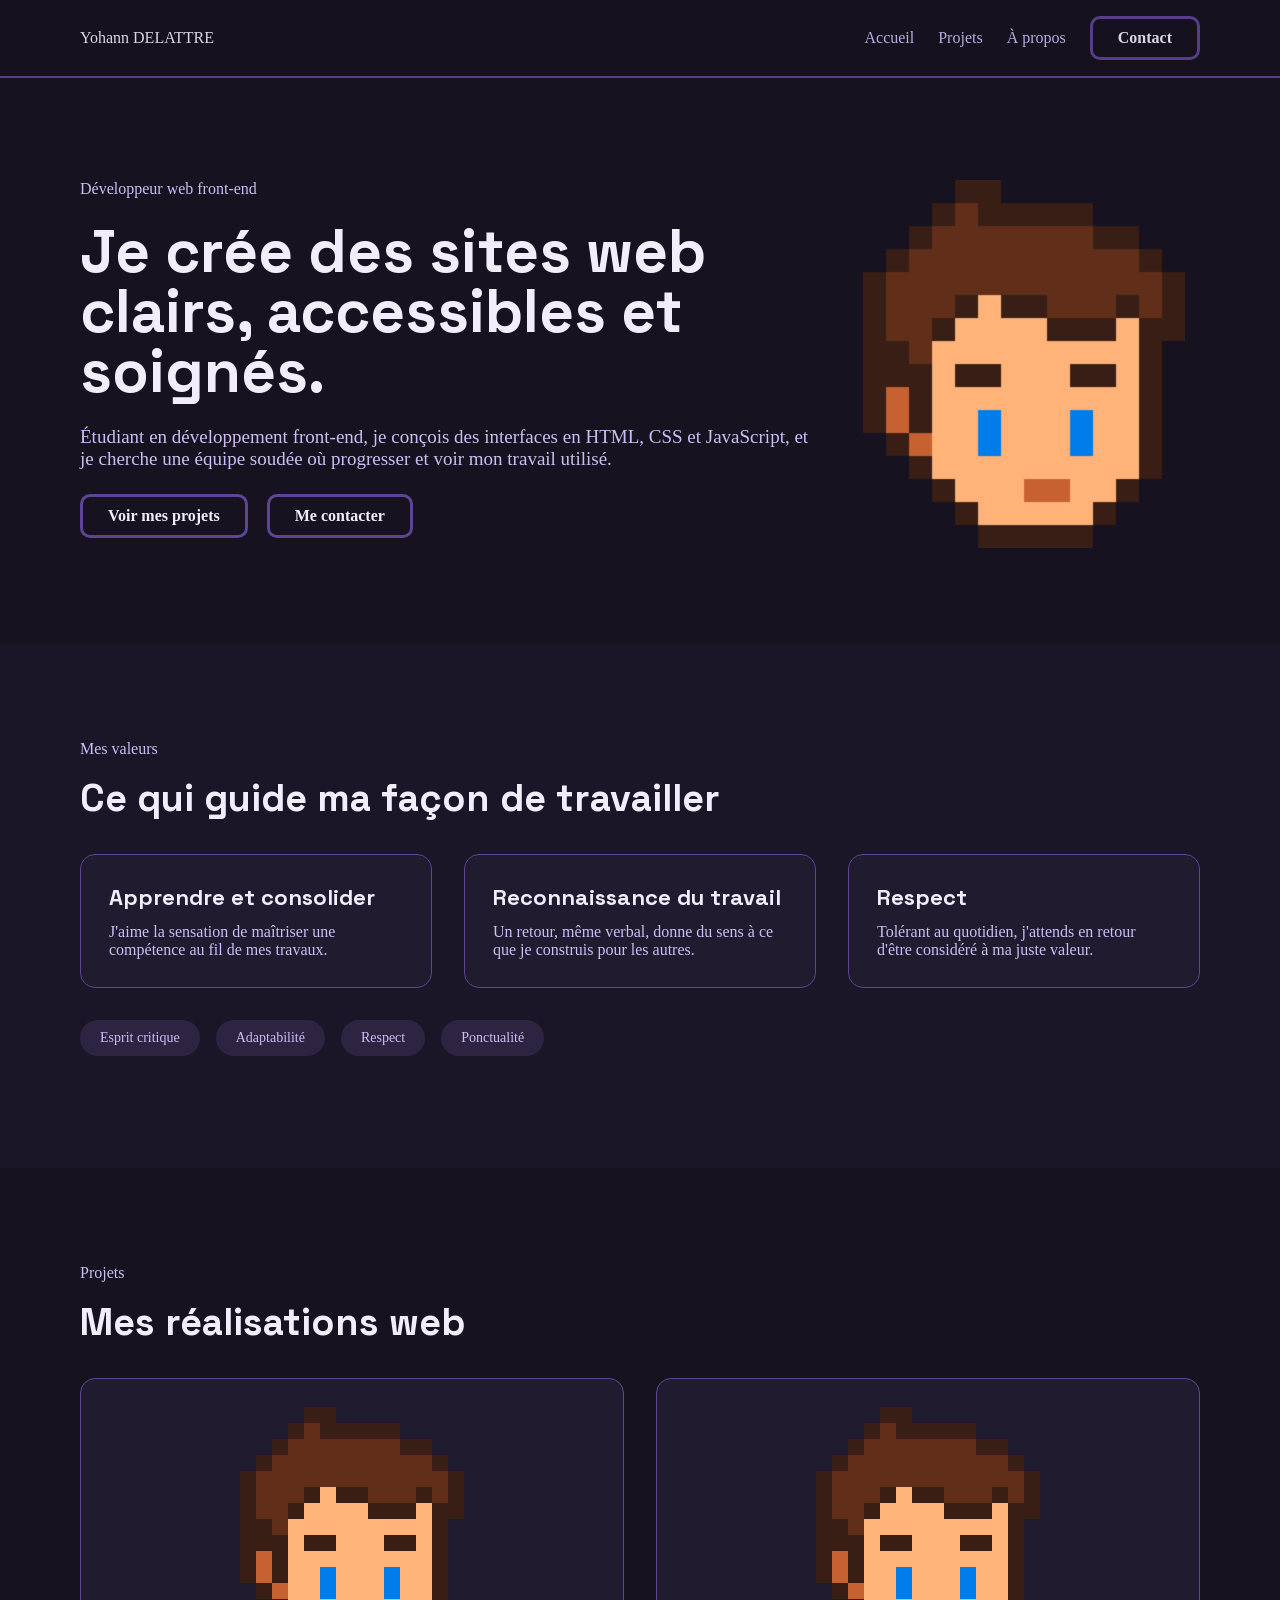
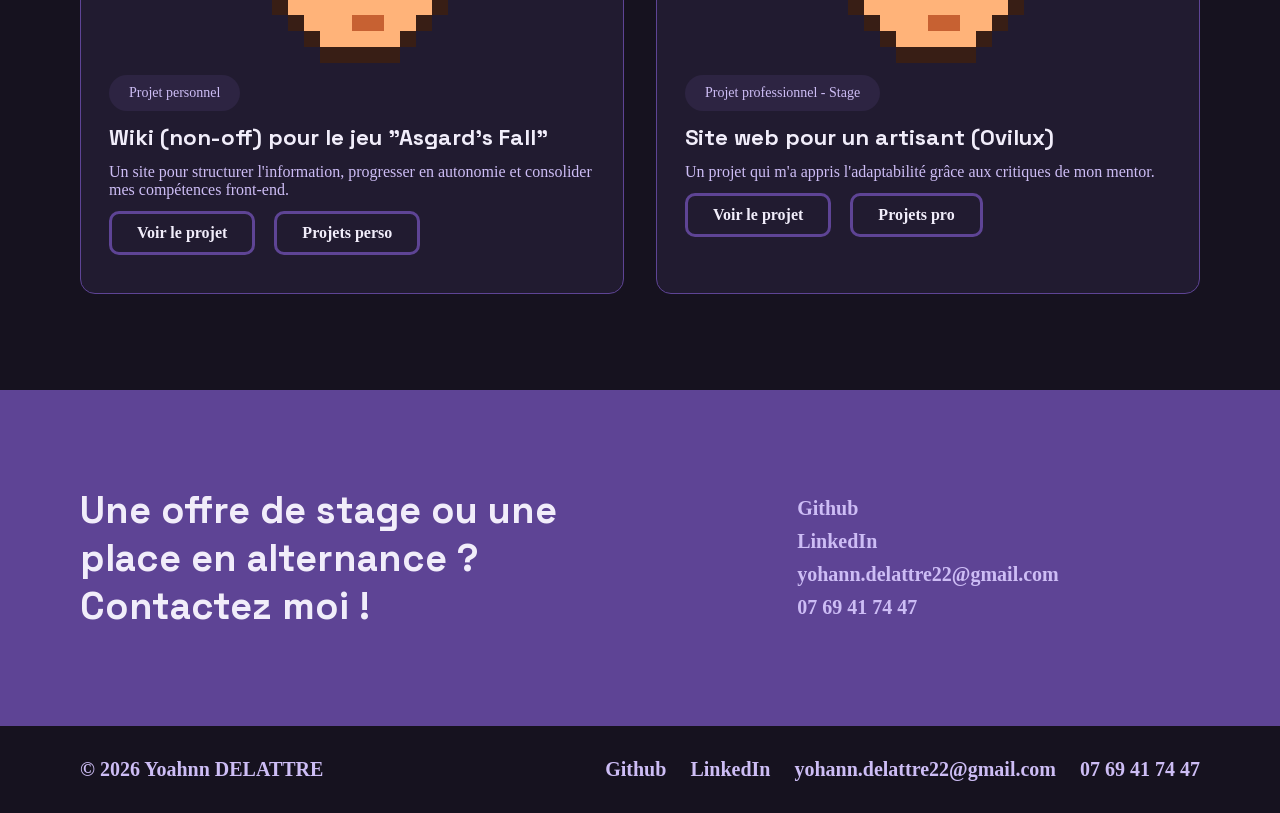
==== index.html @ 81ef0379 "First push" ====
<!DOCTYPE html>
<html lang="en">
<head>
    <meta charset="UTF-8">
    <meta name="viewport" content="width=device-width, initial-scale=1.0">
    <title>Document</title>
    <link rel="stylesheet" href="./assets/fonts/inter/stylesheet.css">
    <link rel="stylesheet" href="./assets/fonts/SpaceGrotesk/stylesheet.css">
    <link rel="stylesheet" href="./assets/css/style.css">
</head>
<body>
    <header>
        <div class="container">
            <p>Yohann DELATTRE</p>
            <nav>
                <a href="">Accueil</a>
                <a href="">Projets</a>
                <a href="">À propos</a>
                <a href="" class="btn dark">Contact</a>
            </nav>
            <p class="hbg">
                <span></span>
                <span></span>
                <span></span>
            </p>
        </div>
    </header>
    <div class="menu">
        <a href="">Accueil</a>
        <a href="">Projets</a>
        <a href="">À propos</a>
        <a href="">Contact</a>
    </div>
    <main>
        <section class="hero">
            <div class="container">
                <div class="row">
                    <div class="col-8 col-sm-12">
                        <p>Développeur web front-end</p>
                        <h1>
                            Je crée des sites web
                            clairs, accessibles et
                            soignés.
                        </h1>
                        <p class="desc">
                            Étudiant en développement front-end, je conçois des interfaces en HTML, CSS et JavaScript, et je cherche une équipe soudée où progresser et voir mon travail utilisé.
                        </p>
                        <div class="grp">
                            <a href="" class="btn dark">Voir mes projets</a>
                            <a href="" class="btn dark">Me contacter</a>
                        </div>
                    </div>
                    <div class="col-4 col-sm-12">
                        <div class="img-container">
                            <img src="./assets/img/head.png" alt="">
                        </div>
                    </div>
                </div>
            </div>
        </section>
        <section class="valeurs">
            <div class="container">
                <div class="row">
                    <div class="col-12">
                        <p>Mes valeurs</p>
                        <h2>Ce qui guide ma façon de travailler</h2>
                    </div>
                    <div class="col-4 col-sm-12">
                        <h3>Apprendre et consolider</h3>
                        <p>J'aime la sensation de maîtriser une compétence au fil de mes travaux.</p>
                    </div>
                    <div class="col-4 col-sm-12">
                        <h3>Reconnaissance du travail</h3>
                        <p>Un retour, même verbal, donne du sens à ce que je construis pour les autres.</p>
                    </div>
                    <div class="col-4 col-sm-12">
                        <h3>Respect</h3>
                        <p>Tolérant au quotidien, j'attends en retour d'être considéré à ma juste valeur.</p>
                    </div>
                    <div class="col-12">
                        <div class="tag-holder">
                            <p class="tag dark">Esprit critique</p>
                            <p class="tag dark">Adaptabilité</p>
                            <p class="tag dark">Respect</p>
                            <p class="tag dark">Ponctualité</p>
                        </div>
                    </div>
                </div>
            </div>
        </section>
        <section class="projets">
            <div class="container">
                <div class="row">
                    <div class="col-12">
                        <p>Projets</p>
                        <h2>Mes réalisations web</h2>
                    </div>
                    <div class="col-6 col-sm-12">
                        <div class="img-container">
                            <img src="./assets/img/head.png" alt="">
                        </div>
                        <p class="tag dark">Projet personnel</p>
                        <h3>Wiki (non-off) pour le jeu "Asgard's Fall"</h3>
                        <p>Un site pour structurer l'information, progresser en autonomie et consolider mes compétences front-end.</p>
                        <div class="grp">
                            <a href="" class="btn dark">Voir le projet</a>
                            <a href="" class="btn dark">Projets perso</a>
                        </div>
                    </div>
                    <div class="col-6 col-sm-12">
                        <div class="img-container">
                            <img src="./assets/img/head.png" alt="">
                        </div>
                        <p class="tag dark">Projet professionnel - Stage</p>
                        <h3>Site web pour un artisant (Ovilux)</h3>
                        <p>Un projet qui m'a appris l'adaptabilité grâce aux critiques de mon mentor.</p>
                        <div class="grp">
                            <a href="" class="btn dark">Voir le projet</a>
                            <a href="" class="btn dark">Projets pro</a>
                        </div>
                    </div>
                </div>
            </div>
        </section>
        <section class="contact">
            <div class="container">
                <div class="row">
                    <div class="col-6">
                        <h2>Une offre de stage ou une place en alternance ? Contactez moi !</h2>
                    </div>
                    <div class="col-6">
                        <nav>
                            <a href="https://github.com/King-Arkeyan">Github</a>
                            <a href="https://www.linkedin.com/in/yohann-delattre-d%C3%A9veloppement-web/">LinkedIn</a>
                            <p>yohann.delattre22@gmail.com</p>
                            <p>07 69 41 74 47</p>
                        </nav>
                    </div>
                </div>
            </div>
        </section>
    </main>
    <footer>
        <div class="container">
            <p>© 2026 Yoahnn DELATTRE</p>
            <nav>
                <a href="https://github.com/King-Arkeyan">Github</a>
                <a href="https://www.linkedin.com/in/yohann-delattre-d%C3%A9veloppement-web/">LinkedIn</a>
                <p>yohann.delattre22@gmail.com</p>
                <p>07 69 41 74 47</p>
            </nav>
        </div>
    </footer>
</body>
<script src="./assets/js/script.js"></script>
</html>
---- assets/fonts/SpaceGrotesk/stylesheet.css ----
@font-face {
    font-family: SpaceGrotesk;
    src: url('SpaceGrotesk-Medium.woff2') format('woff2'),
        url('SpaceGrotesk-Medium.woff') format('woff');
    font-weight: 500;
    font-style: normal;
    font-display: swap;
}

@font-face {
    font-family: SpaceGrotesk;
    src: url('SpaceGrotesk-Bold.woff2') format('woff2'),
        url('SpaceGrotesk-Bold.woff') format('woff');
    font-weight: bold;
    font-style: normal;
    font-display: swap;
}

@font-face {
    font-family: SpaceGrotesk;
    src: url('SpaceGrotesk-Light.woff2') format('woff2'),
        url('SpaceGrotesk-Light.woff') format('woff');
    font-weight: 300;
    font-style: normal;
    font-display: swap;
}

@font-face {
    font-family: SpaceGrotesk;
    src: url('SpaceGrotesk-Regular.woff2') format('woff2'),
        url('SpaceGrotesk-Regular.woff') format('woff');
    font-weight: normal;
    font-style: normal;
    font-display: swap;
}
---- assets/css/style.css ----
/* INIT ************************************************************/

*,
::before,
::after {
  margin: 0;
  padding: 0;
  border: 0;
  box-sizing: border-box;
}

:root {
  --dark-purple:  #16121F;
  --black-purple: #1B1627;
  --purple-2:     #211B30;
  --purple-3:     #2D2442;
  --purple:       #5E4495;
  --lavender:     #7d50e0;
  --light-purple: #CDBDF5;
  --white-purple: #F1EDFA;
}

a {
  text-decoration: none;
  transition: 0.5s ease;
}

a:hover{
  transition: 0.4s ease;
  color: var(--lavender);
}

html{
  background-color: var(--dark-purple);
  font-family: Inter;
}

a, p{
  color: var(--light-purple);
  font-size: 16px;
}

h1, h2, h3{
  font-family: SpaceGrotesk;
  color: var(--white-purple);
}

h1{
  font-size: 60px;
}

h2{
  font-size: 38px;
}

h3{
  font-size: 22px;
}

.btn{
  display: inline-block;
  border: solid;
  border-radius: 10px;
  padding: 10px 25px;
  font-weight: 600;
  transition: 0.5s ease;

  &.dark{
    border-color: var(--purple);
    color: var(--white-purple);
  }

  &.dark:hover{
    transition: 0.4s ease;
    background-color: var(--purple);
  }
}

.grp{
  .btn{
    margin-right: 15px;
    margin-bottom: 10px;
  }

  .btn:last-child{
    margin: 0;
  }
}

.tag{
  display: inline-block;
  padding: 10px 20px;
  border-radius: 100px;
  font-size: 14px;

  &.dark{
    background-color: var(--purple-3);
  }

  &.purple{
    background-color: var(--purple);
  }
}

.menu{
  position: fixed;
  width: 30%;
  right: -100%;
  top: 64px;
  padding: 20px;
  background-color: var(--dark-purple);
  border-bottom: solid var(--purple) 2px;
  border-left: solid var(--purple) 2px;
  opacity: 90%;
  z-index: 5;
}

.menu>*{
  display: block;
  margin-bottom: 40px;
  font-size: larger;
  text-align: center;
}

.menu>*:last-child{
  margin-bottom: 0;
}

/* HEADER ***********************************************************/

header{
  padding: 16px 0;
  border-bottom: solid 2px var(--purple);
  background-color: var(--dark-purple);
  position: fixed;
  width: 100%;
  opacity: 90%;

  .container{
    display: flex;
    justify-content: space-between;
    align-items: center;

    a:hover{
      font-weight: 600;
    }

    p{
    color: var(--white-purple);
    }

    nav>*{
      margin-right: 20px;
    } 

    nav>*:last-child{
      margin-right: 0;
    } 
  }

  .hbg {
    width: 40px;
    height: 30px;
    display: none;
    flex-direction: column;
    justify-content: space-between;
    cursor: pointer;
    z-index: 10;
  }

  .hbg span {
    display: block;
    height: 4px;
    background: var(--purple);
    border-radius: 2px;
    transition: 0.3s;
  }
}

/* MAIN *************************************************************/

main{
  section{
    padding: 96px 0;
  }

  .hero{
    padding-top: 180px;
  }
}

/* SECTIONS *********************************************************/


/* SECTION HERO */

.hero{
  h1{
    line-height: 60px;
  }

  .desc{
    font-size: 19px;
  }

  .col-8 > *{
    margin-bottom: 24px;
  }

  .col-8 > *:last-child{
    margin-bottom: 0;
  }

  .col-4{
    .img-container{
      height: 100%;
      display: flex;
      justify-content: center;

      img{
        height: 100%d;
      }
    }
  }
}


/* SECTION VALEURS */

.valeurs{
  background-color: var(--black-purple);

  .col-12{
    p{
      margin-bottom: 16px;
    }
  }

  .col-4{
    background-color: var(--purple-2);
    padding: 28px;
    border: solid 1px var(--purple);
    border-radius: 15px;

    h3{
      margin-bottom: 12px;
    }
  }

  .tag-holder > *{
    margin-right: 12px;
  }

  .tag-holder > *:last-child{
    margin-right: 0x;
  }
}


/* SECTION PROJETS */

.projets{
  p{
    margin-bottom: 16px;
  }

  .col-6{
    background-color: var(--purple-2);
    padding: 28px;
    border: solid 1px var(--purple);
    border-radius: 15px;

    .img-container{
      width: 100%;
      display: flex;
      justify-content: center;

      img{
        height: 100%d;
      }
    }
  }

  .col-6>*{
    margin-bottom: 12px;
  }

  .col-6>*:last-child{
    margin-bottom: 0;
  }
}


/* SECTION CONTACT */

.contact{
  background-color: var(--purple);

  .col-6{
    display: flex;
    align-items: center;
    justify-content: center;

    a{
      display: block;
      width: fit-content;
    }

    a:hover{
      color: var(--black-purple);
    }

    a, p{
      font-size: 20px;
      font-weight: 600;
    }

    nav>*{
      margin-bottom: 10px;
    }

    nav>*:last-child{
      margin-bottom: 0;
    }
  }
}


/* FOOTER ***********************************************************/

footer{
  padding: 32px 0;

  .container{
    display: flex;
    justify-content: space-between;
    align-items: center;
  }

  a{
    width: fit-content;
  }

  a, p{
    font-size: 20px;  
    font-weight: 600;
  }

  p{
    display: inline-block;
  }

  nav>*{
    margin-right: 20px;
  } 

  nav>*:last-child{
    margin-right: 0;
  } 
}

/* CLASS ************************************************************/

/* GRID *************************************************************/

.container {
  margin: 0 130px;
}

.row {
  display: grid;
  grid-template-columns: repeat(12, 1fr);
  gap: 2rem;
}

.col-1 {
  grid-column: span 1;
}

.col-2 {
  grid-column: span 2;
}

.col-3 {
  grid-column: span 3;
}

.col-4 {
  grid-column: span 4;
}

.col-5 {
  grid-column: span 5;
}

.col-6 {
  grid-column: span 6;
}

.col-7 {
  grid-column: span 7;
}

.col-8 {
  grid-column: span 8;
}

.col-9 {
  grid-column: span 9;
}

.col-10 {
  grid-column: span 10;
}

.col-11 {
  grid-column: span 11;
}

.col-12 {
  grid-column: span 12;
}

/* MEDIA QUERIES *****************************************************/

@media screen and (max-width: 1350px) {
  .container {
    margin: 0 80px;
  }

  .col-md-1 {
    grid-column: span 1;
  }

  .col-md-2 {
    grid-column: span 2;
  }

  .col-md-3 {
    grid-column: span 3;
  }

  .col-md-4 {
    grid-column: span 4;
  }

  .col-md-5 {
    grid-column: span 5;
  }

  .col-md-6 {
    grid-column: span 6;
  }

  .col-md-7 {
    grid-column: span 7;
  }

  .col-md-8 {
    grid-column: span 8;
  }

  .col-md-9 {
    grid-column: span 9;
  }

  .col-md-10 {
    grid-column: span 10;
  }

  .col-md-11 {
    grid-column: span 11;
  }

  .col-md-12 {
    grid-column: span 12;
  }
}

@media screen and (max-width: 1050px) {
  .container {
    margin: 0 60px;
  }

  .show {
    right: 0;
  }

  header{
    nav{
      display: none;
    }

    .hbg {
      display: flex;
    }
  }

  section{
    padding: 64px 0;
  }

  .col-sm-1 {
    grid-column: span 1;
  }

  .col-sm-2 {
    grid-column: span 2;
  }

  .col-sm-3 {
    grid-column: span 3;
  }

  .col-sm-4 {
    grid-column: span 4;
  }

  .col-sm-5 {
    grid-column: span 5;
  }

  .col-sm-6 {
    grid-column: span 6;
  }

  .col-sm-7 {
    grid-column: span 7;
  }

  .col-sm-8 {
    grid-column: span 8;
  }

  .col-sm-9 {
    grid-column: span 9;
  }

  .col-sm-10 {
    grid-column: span 10;
  }

  .col-sm-11 {
    grid-column: span 11;
  }

  .col-sm-12 {
    grid-column: span 12;
  }
}

@media screen and (max-width: 750px) {
  .container {
    margin: 0 30px;
  }

  .col-xs-1 {
    grid-column: span 1;
  }

  .col-xs-2 {
    grid-column: span 2;
  }

  .col-xs-3 {
    grid-column: span 3;
  }

  .col-xs-4 {
    grid-column: span 4;
  }

  .col-xs-5 {
    grid-column: span 5;
  }

  .col-xs-6 {
    grid-column: span 6;
  }

  .col-xs-7 {
    grid-column: span 7;
  }

  .col-xs-8 {
    grid-column: span 8;
  }

  .col-xs-9 {
    grid-column: span 9;
  }

  .col-xs-10 {
    grid-column: span 10;
  }

  .col-xs-11 {
    grid-column: span 11;
  }

  .col-xs-12 {
    grid-column: span 12;
  }
}

@media screen and (max-width: 550px) {
  [class*="col-"]:not(.freeze) {
    grid-column: span 12 !important;
  }
}
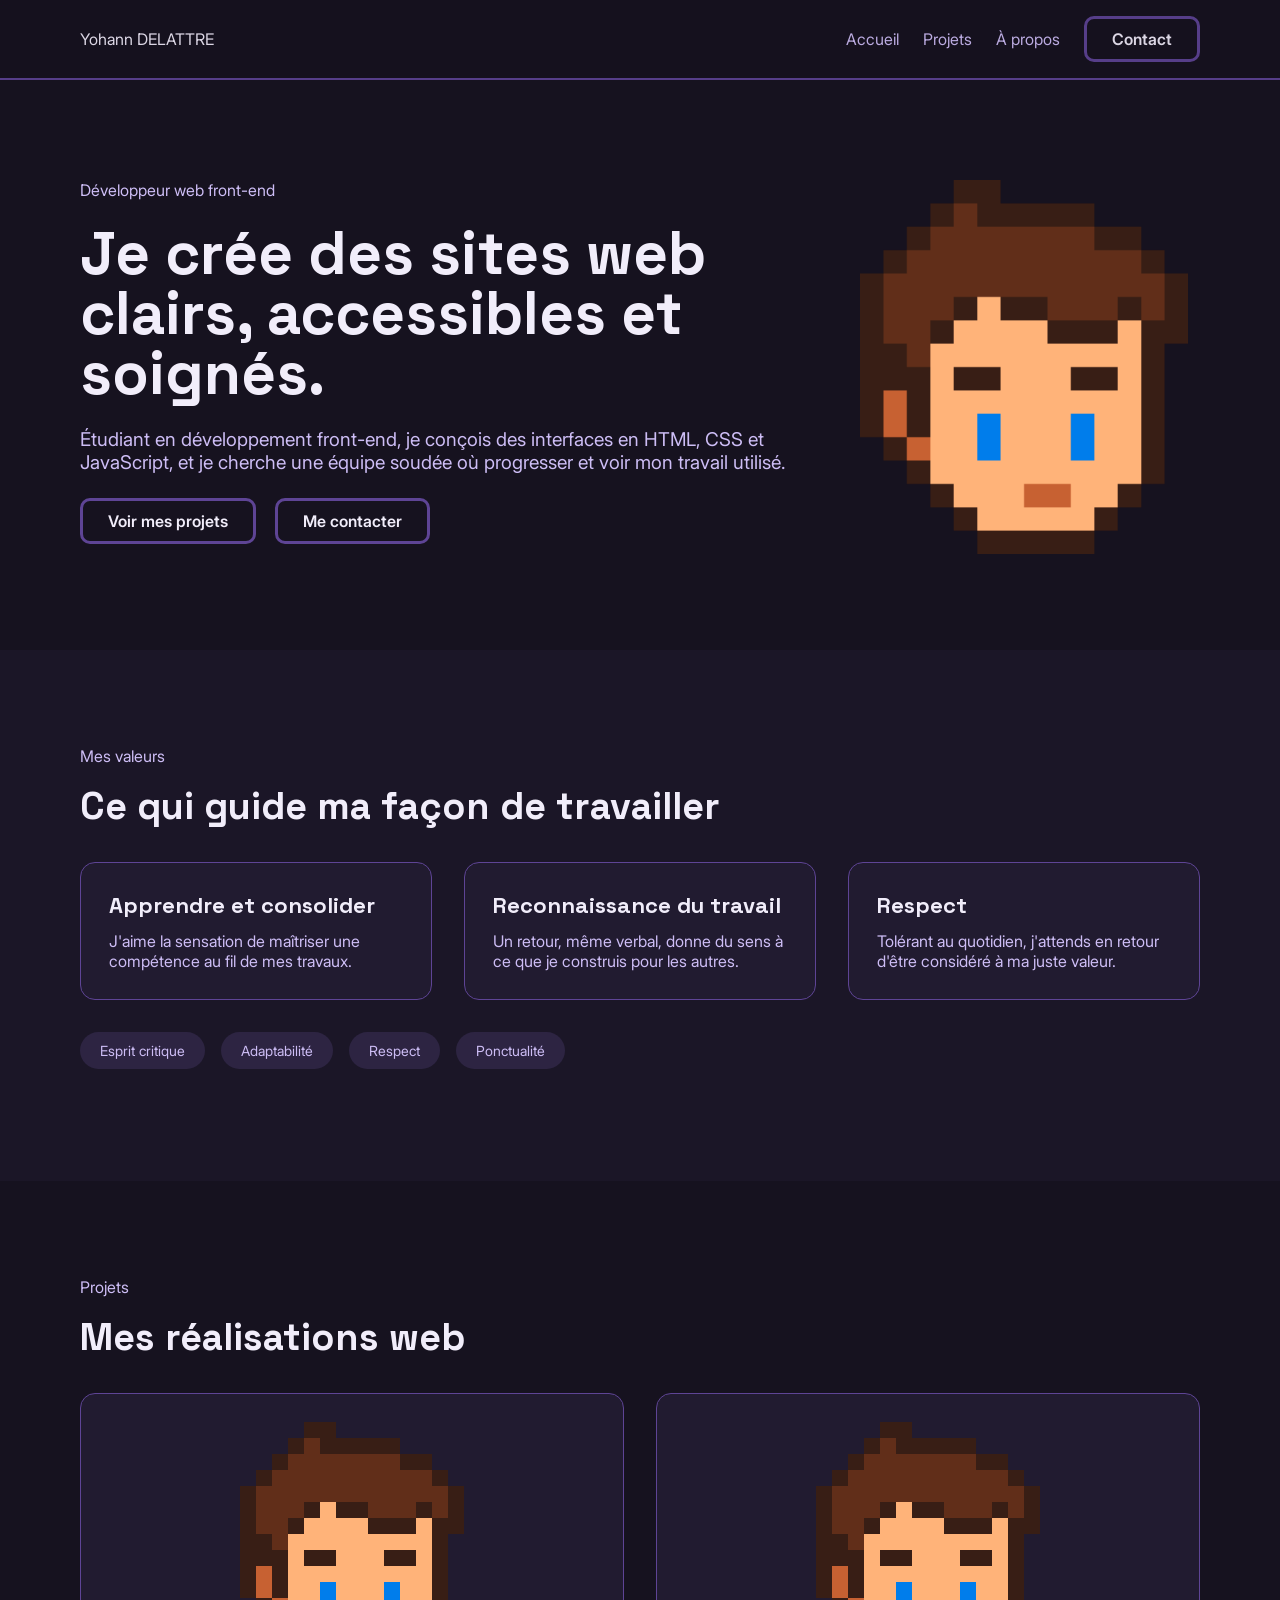
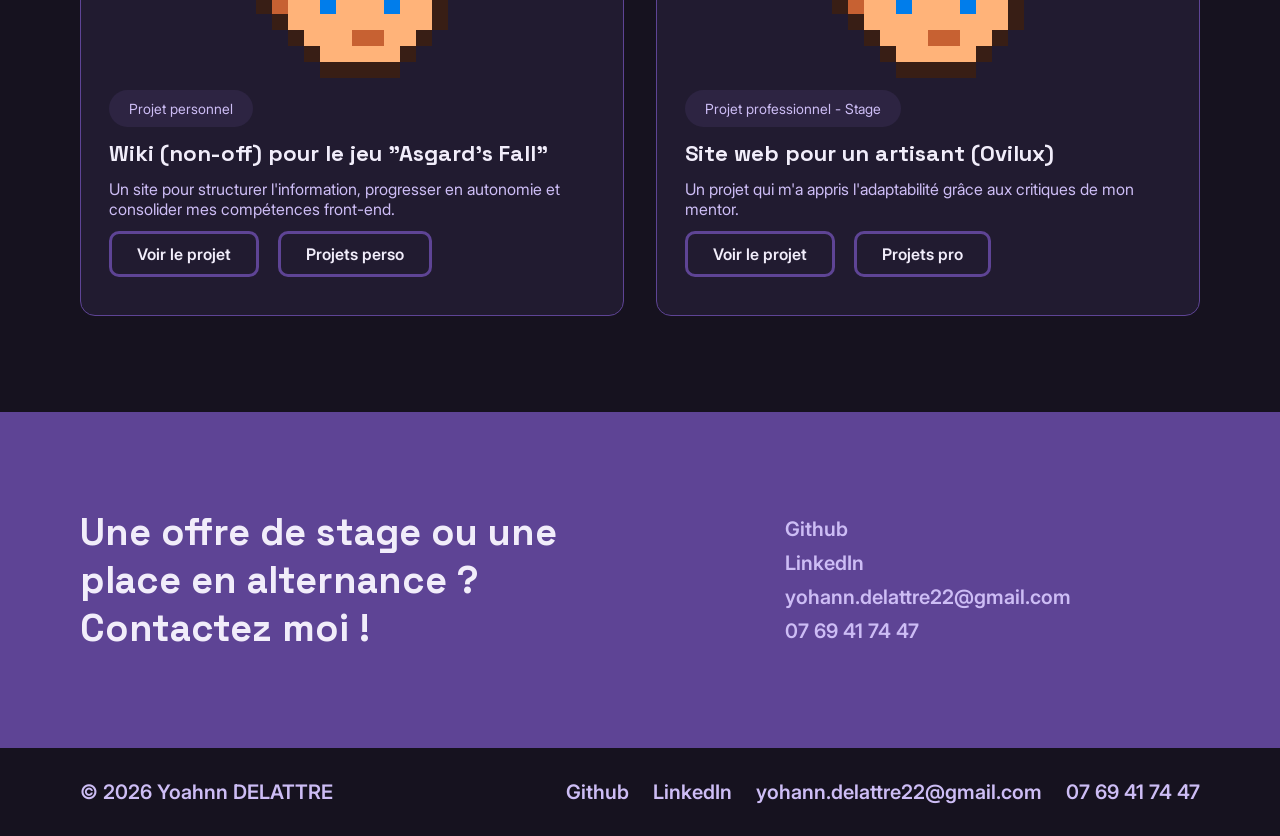
==== commit 1d88bdeb: "modifs lien access font Inter" ====
--- a/index.html
+++ b/index.html
@@ -4,7 +4,7 @@
     <meta charset="UTF-8">
     <meta name="viewport" content="width=device-width, initial-scale=1.0">
     <title>Document</title>
-    <link rel="stylesheet" href="./assets/fonts/inter/stylesheet.css">
+    <link rel="stylesheet" href="./assets/fonts/Inter/stylesheet.css">
     <link rel="stylesheet" href="./assets/fonts/SpaceGrotesk/stylesheet.css">
     <link rel="stylesheet" href="./assets/css/style.css">
 </head>
--- a/assets/fonts/Inter/stylesheet.css
+++ b/assets/fonts/Inter/stylesheet.css
@@ -0,0 +1,71 @@
+@font-face {
+    font-family: Inter;
+    src: url('Inter28pt-Black.woff2') format('woff2'),
+        url('Inter28pt-Black.woff') format('woff');
+    font-weight: 900;
+    font-style: normal;
+    font-display: swap;
+}
+
+@font-face {
+    font-family: Inter;
+    src: url('Inter28pt-BlackItalic.woff2') format('woff2'),
+        url('Inter28pt-BlackItalic.woff') format('woff');
+    font-weight: 900;
+    font-style: italic;
+    font-display: swap;
+}
+
+@font-face {
+    font-family: Inter;
+    src: url('Inter28pt-BoldItalic.woff2') format('woff2'),
+        url('Inter28pt-BoldItalic.woff') format('woff');
+    font-weight: bold;
+    font-style: italic;
+    font-display: swap;
+}
+
+@font-face {
+    font-family: Inter;
+    src: url('Inter28pt-ExtraBold.woff2') format('woff2'),
+        url('Inter28pt-ExtraBold.woff') format('woff');
+    font-weight: bold;
+    font-style: normal;
+    font-display: swap;
+}
+
+@font-face {
+    font-family: Inter;
+    src: url('Inter28pt-LightItalic.woff2') format('woff2'),
+        url('Inter28pt-LightItalic.woff') format('woff');
+    font-weight: 300;
+    font-style: italic;
+    font-display: swap;
+}
+
+@font-face {
+    font-family: Inter;
+    src: url('Inter28pt-Medium.woff2') format('woff2'),
+        url('Inter28pt-Medium.woff') format('woff');
+    font-weight: 500;
+    font-style: normal;
+    font-display: swap;
+}
+
+@font-face {
+    font-family: Inter;
+    src: url('Inter28pt-Regular.woff2') format('woff2'),
+        url('Inter28pt-Regular.woff') format('woff');
+    font-weight: normal;
+    font-style: normal;
+    font-display: swap;
+}
+
+@font-face {
+    font-family: Inter;
+    src: url('Inter28pt-SemiBold.woff2') format('woff2'),
+        url('Inter28pt-SemiBold.woff') format('woff');
+    font-weight: 600;
+    font-style: normal;
+    font-display: swap;
+}
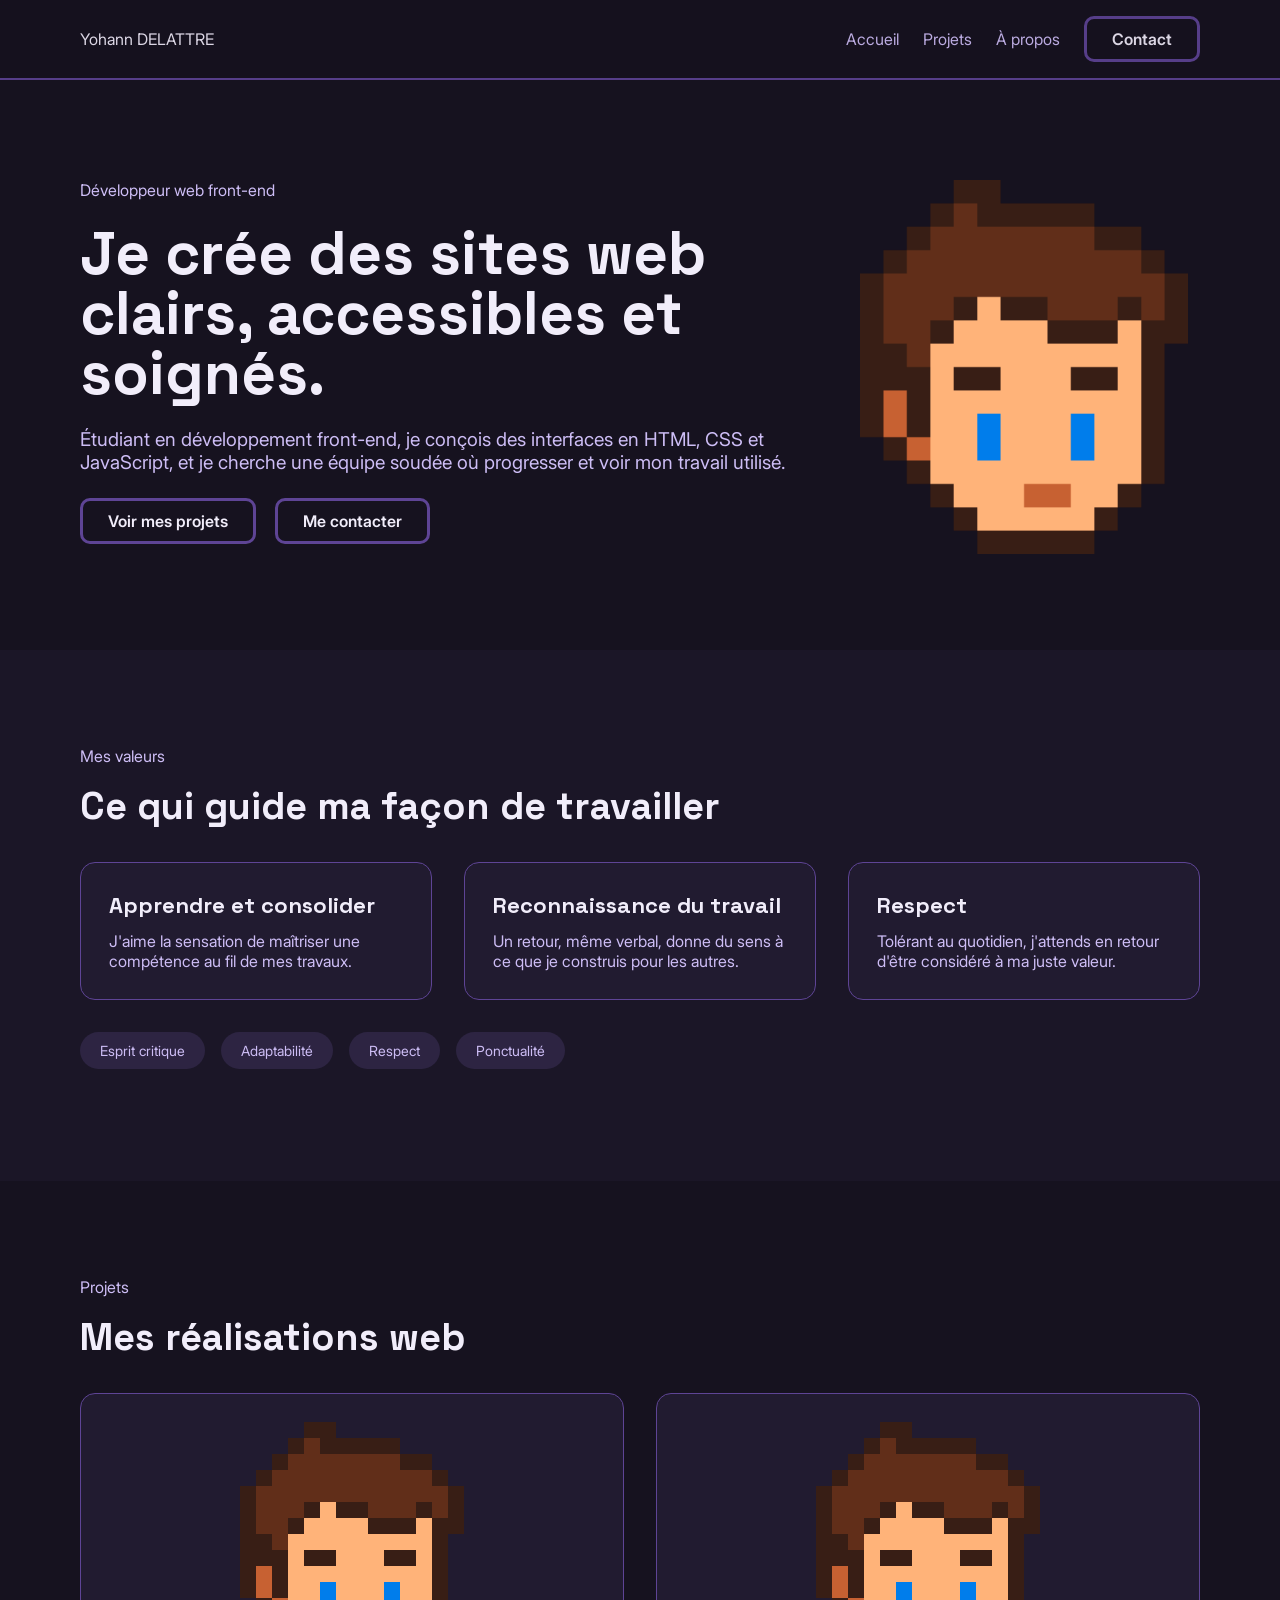
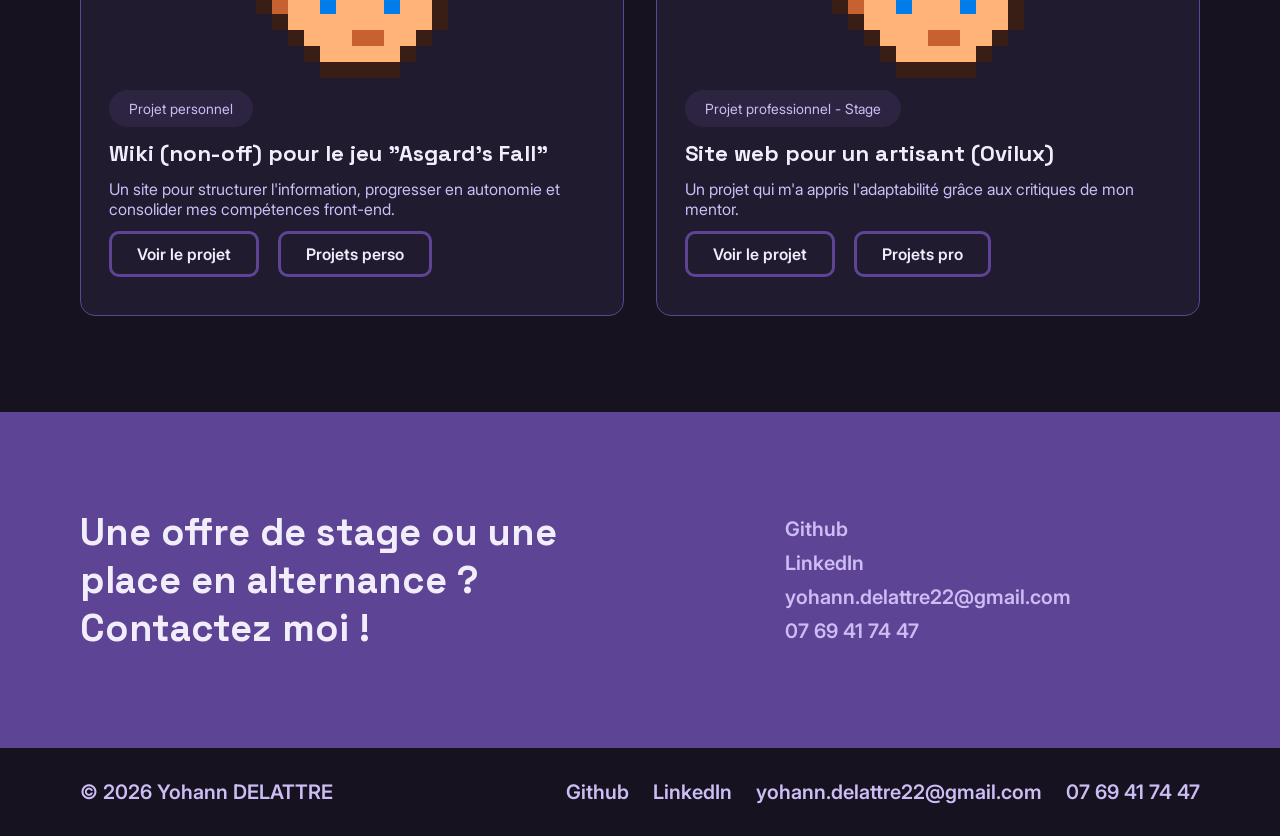
==== commit 6c5e6e93: "Modifs footer (j'espere que c'est la derniere erreur que je vois ce soir sinon j'me defenestre" ====
--- a/index.html
+++ b/index.html
@@ -142,7 +142,7 @@
     </main>
     <footer>
         <div class="container">
-            <p>© 2026 Yoahnn DELATTRE</p>
+            <p>© 2026 Yohann DELATTRE</p>
             <nav>
                 <a href="https://github.com/King-Arkeyan">Github</a>
                 <a href="https://www.linkedin.com/in/yohann-delattre-d%C3%A9veloppement-web/">LinkedIn</a>
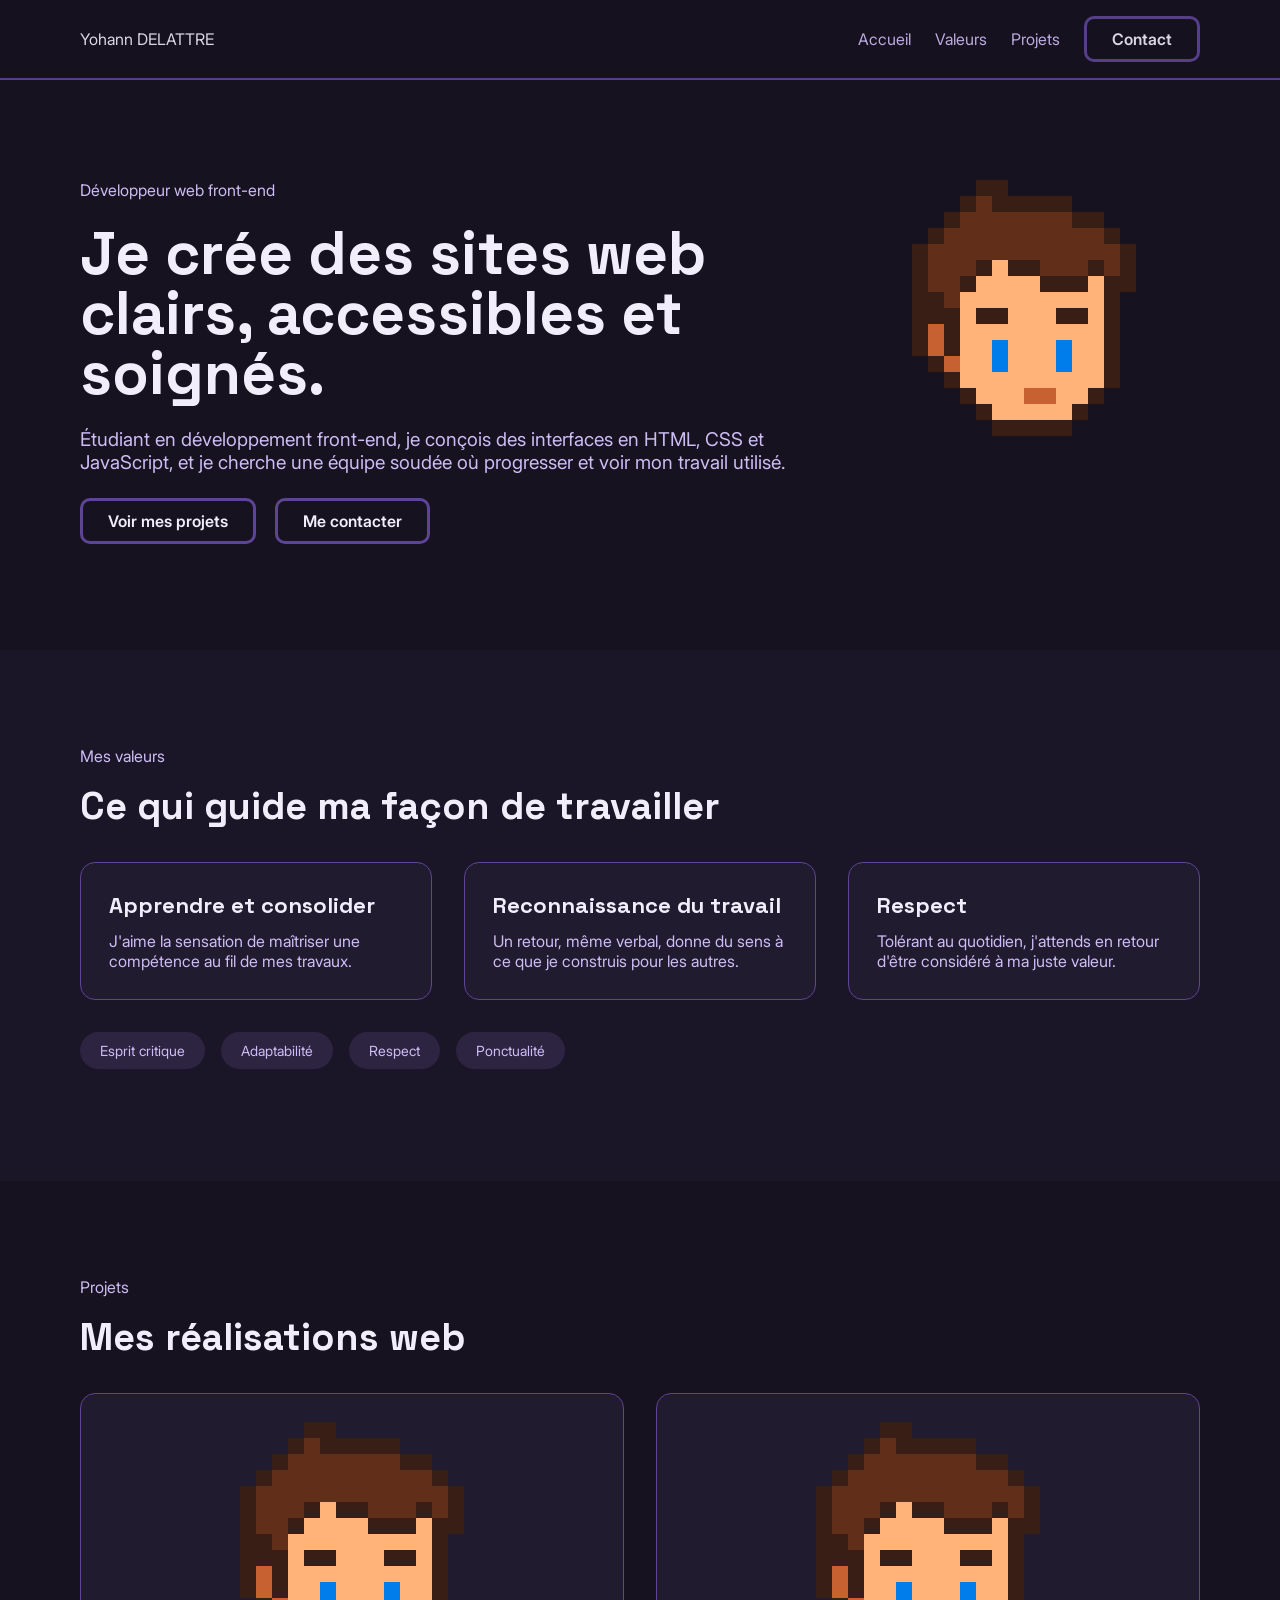
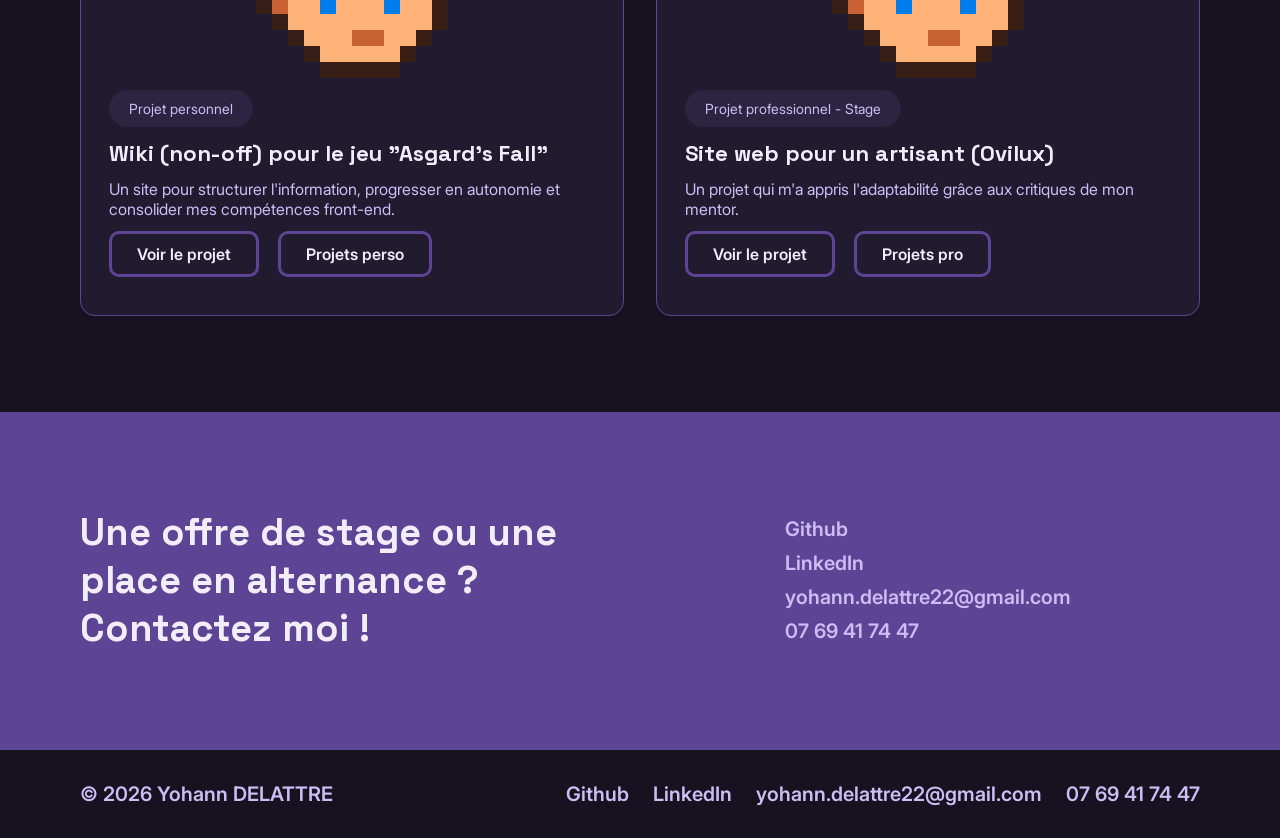
==== commit 721e4131: "Début page projet perso" ====
--- a/index.html
+++ b/index.html
@@ -3,7 +3,7 @@
 <head>
     <meta charset="UTF-8">
     <meta name="viewport" content="width=device-width, initial-scale=1.0">
-    <title>Document</title>
+    <title>Portfolio Yohann Delattre</title>
     <link rel="stylesheet" href="./assets/fonts/Inter/stylesheet.css">
     <link rel="stylesheet" href="./assets/fonts/SpaceGrotesk/stylesheet.css">
     <link rel="stylesheet" href="./assets/css/style.css">
@@ -13,10 +13,10 @@
         <div class="container">
             <p>Yohann DELATTRE</p>
             <nav>
-                <a href="">Accueil</a>
-                <a href="">Projets</a>
-                <a href="">À propos</a>
-                <a href="" class="btn dark">Contact</a>
+                <a href="#accueil">Accueil</a>
+                <a href="#valeurs">Valeurs</a>
+                <a href="#projets">Projets</a>
+                <a href="#contact" class="btn dark">Contact</a>
             </nav>
             <p class="hbg">
                 <span></span>
@@ -26,13 +26,13 @@
         </div>
     </header>
     <div class="menu">
-        <a href="">Accueil</a>
-        <a href="">Projets</a>
-        <a href="">À propos</a>
-        <a href="">Contact</a>
+        <a href="#accueil">Accueil</a>
+        <a href="#valeurs">Valeurs</a>
+        <a href="#projets">Projets</a>
+        <a href="#contact">Contact</a>
     </div>
     <main>
-        <section class="hero">
+        <section id="accueil">
             <div class="container">
                 <div class="row">
                     <div class="col-8 col-sm-12">
@@ -46,8 +46,8 @@
                             Étudiant en développement front-end, je conçois des interfaces en HTML, CSS et JavaScript, et je cherche une équipe soudée où progresser et voir mon travail utilisé.
                         </p>
                         <div class="grp">
-                            <a href="" class="btn dark">Voir mes projets</a>
-                            <a href="" class="btn dark">Me contacter</a>
+                            <a href="#projets" class="btn dark">Voir mes projets</a>
+                            <a href="#contact" class="btn dark">Me contacter</a>
                         </div>
                     </div>
                     <div class="col-4 col-sm-12">
@@ -58,22 +58,22 @@
                 </div>
             </div>
         </section>
-        <section class="valeurs">
+        <section id="valeurs">
             <div class="container">
                 <div class="row">
                     <div class="col-12">
                         <p>Mes valeurs</p>
                         <h2>Ce qui guide ma façon de travailler</h2>
                     </div>
-                    <div class="col-4 col-sm-12">
+                    <div class="col-4 col-sm-12 boxbox">
                         <h3>Apprendre et consolider</h3>
                         <p>J'aime la sensation de maîtriser une compétence au fil de mes travaux.</p>
                     </div>
-                    <div class="col-4 col-sm-12">
+                    <div class="col-4 col-sm-12 boxbox">
                         <h3>Reconnaissance du travail</h3>
                         <p>Un retour, même verbal, donne du sens à ce que je construis pour les autres.</p>
                     </div>
-                    <div class="col-4 col-sm-12">
+                    <div class="col-4 col-sm-12 boxbox">
                         <h3>Respect</h3>
                         <p>Tolérant au quotidien, j'attends en retour d'être considéré à ma juste valeur.</p>
                     </div>
@@ -88,14 +88,14 @@
                 </div>
             </div>
         </section>
-        <section class="projets">
+        <section id="projets">
             <div class="container">
                 <div class="row">
                     <div class="col-12">
                         <p>Projets</p>
                         <h2>Mes réalisations web</h2>
                     </div>
-                    <div class="col-6 col-sm-12">
+                    <div class="col-6 col-sm-12 boxbox">
                         <div class="img-container">
                             <img src="./assets/img/head.png" alt="">
                         </div>
@@ -103,11 +103,11 @@
                         <h3>Wiki (non-off) pour le jeu "Asgard's Fall"</h3>
                         <p>Un site pour structurer l'information, progresser en autonomie et consolider mes compétences front-end.</p>
                         <div class="grp">
-                            <a href="" class="btn dark">Voir le projet</a>
+                            <a href="./projet_perso_asgards_fall.html" class="btn dark">Voir le projet</a>
                             <a href="" class="btn dark">Projets perso</a>
                         </div>
                     </div>
-                    <div class="col-6 col-sm-12">
+                    <div class="col-6 col-sm-12 boxbox">
                         <div class="img-container">
                             <img src="./assets/img/head.png" alt="">
                         </div>
@@ -115,14 +115,14 @@
                         <h3>Site web pour un artisant (Ovilux)</h3>
                         <p>Un projet qui m'a appris l'adaptabilité grâce aux critiques de mon mentor.</p>
                         <div class="grp">
-                            <a href="" class="btn dark">Voir le projet</a>
+                            <a href="./projet_pro_ovilux.html" class="btn dark">Voir le projet</a>
                             <a href="" class="btn dark">Projets pro</a>
                         </div>
                     </div>
                 </div>
             </div>
         </section>
-        <section class="contact">
+        <section id="contact">
             <div class="container">
                 <div class="row">
                     <div class="col-6">
--- a/assets/css/style.css
+++ b/assets/css/style.css
@@ -99,6 +99,27 @@
 
   &.purple{
     background-color: var(--purple);
+  }
+}
+
+.img-container{
+  width: 100%;
+  display: flex;
+  justify-content: center;
+
+  img{
+    height: 100%d;
+  }
+}
+
+.boxbox{
+  background-color: var(--purple-2);
+  padding: 28px;
+  border: solid 1px var(--purple);
+  border-radius: 15px;
+
+  h3{
+    margin-bottom: 12px;
   }
 }
 
@@ -184,7 +205,7 @@
     padding: 96px 0;
   }
 
-  .hero{
+  #accueil{
     padding-top: 180px;
   }
 }
@@ -194,7 +215,7 @@
 
 /* SECTION HERO */
 
-.hero{
+#accueil{
   h1{
     line-height: 60px;
   }
@@ -210,24 +231,12 @@
   .col-8 > *:last-child{
     margin-bottom: 0;
   }
-
-  .col-4{
-    .img-container{
-      height: 100%;
-      display: flex;
-      justify-content: center;
-
-      img{
-        height: 100%d;
-      }
-    }
-  }
 }
 
 
 /* SECTION VALEURS */
 
-.valeurs{
+#valeurs{
   background-color: var(--black-purple);
 
   .col-12{
@@ -236,17 +245,6 @@
     }
   }
 
-  .col-4{
-    background-color: var(--purple-2);
-    padding: 28px;
-    border: solid 1px var(--purple);
-    border-radius: 15px;
-
-    h3{
-      margin-bottom: 12px;
-    }
-  }
-
   .tag-holder > *{
     margin-right: 12px;
   }
@@ -259,28 +257,11 @@
 
 /* SECTION PROJETS */
 
-.projets{
+#projets{
   p{
     margin-bottom: 16px;
   }
 
-  .col-6{
-    background-color: var(--purple-2);
-    padding: 28px;
-    border: solid 1px var(--purple);
-    border-radius: 15px;
-
-    .img-container{
-      width: 100%;
-      display: flex;
-      justify-content: center;
-
-      img{
-        height: 100%d;
-      }
-    }
-  }
-
   .col-6>*{
     margin-bottom: 12px;
   }
@@ -293,7 +274,7 @@
 
 /* SECTION CONTACT */
 
-.contact{
+#contact{
   background-color: var(--purple);
 
   .col-6{
@@ -330,6 +311,7 @@
 
 footer{
   padding: 32px 0;
+  border-top: solid 2px var(--purple);
 
   .container{
     display: flex;
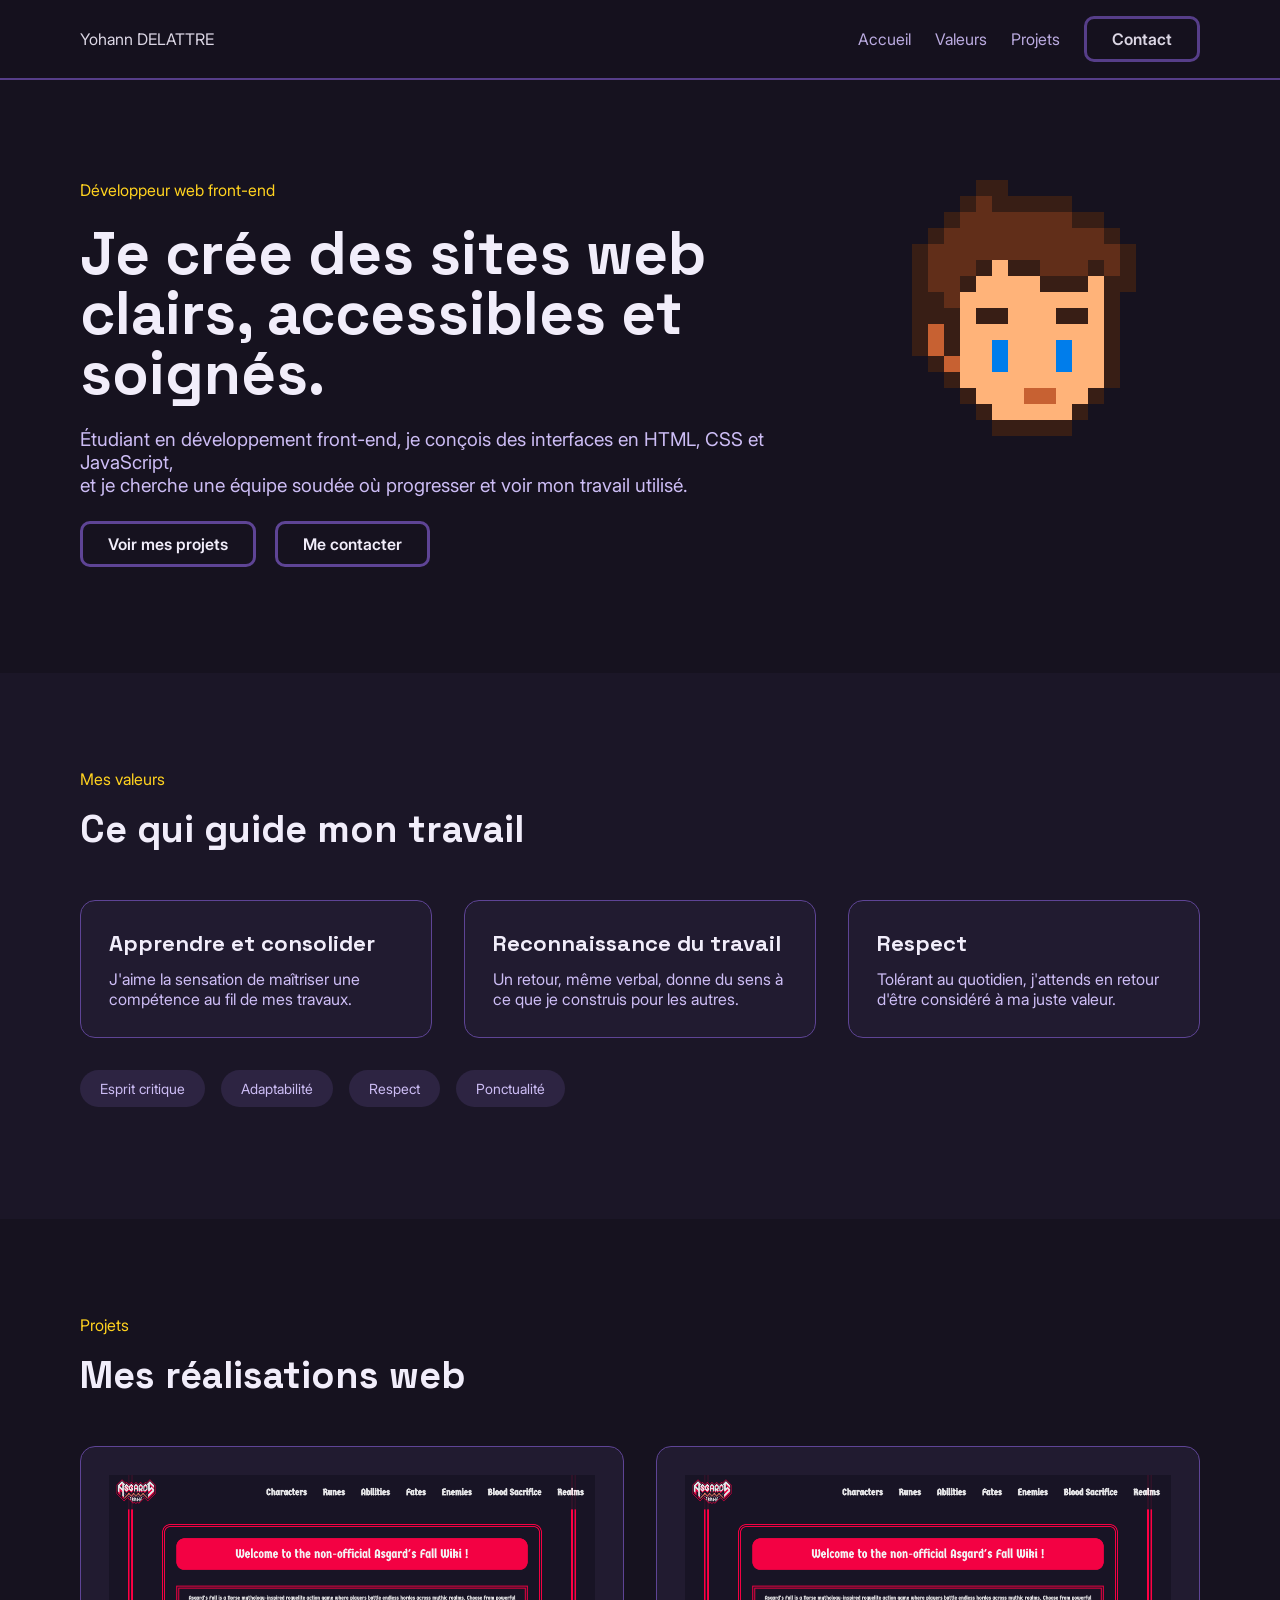
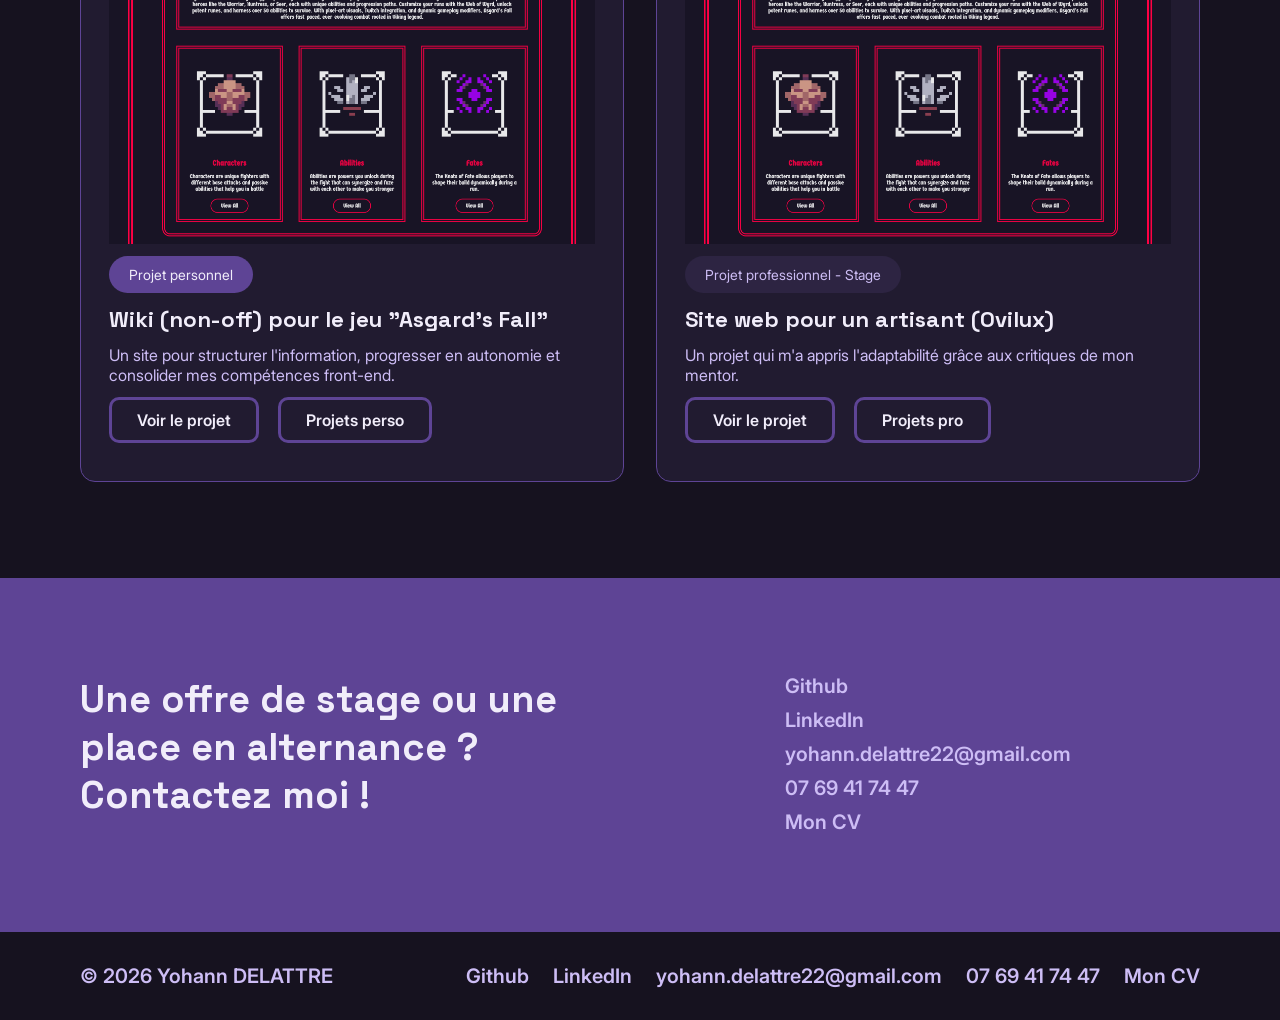
==== commit 182f51a8: "Modifications globales" ====
--- a/index.html
+++ b/index.html
@@ -7,6 +7,7 @@
     <link rel="stylesheet" href="./assets/fonts/Inter/stylesheet.css">
     <link rel="stylesheet" href="./assets/fonts/SpaceGrotesk/stylesheet.css">
     <link rel="stylesheet" href="./assets/css/style.css">
+    <link rel="stylesheet" href="./assets/css/main.css">
 </head>
 <body>
     <header>
@@ -16,7 +17,7 @@
                 <a href="#accueil">Accueil</a>
                 <a href="#valeurs">Valeurs</a>
                 <a href="#projets">Projets</a>
-                <a href="#contact" class="btn dark">Contact</a>
+                <a href="#contact" class="btn">Contact</a>
             </nav>
             <p class="hbg">
                 <span></span>
@@ -36,18 +37,18 @@
             <div class="container">
                 <div class="row">
                     <div class="col-8 col-sm-12">
-                        <p>Développeur web front-end</p>
+                        <p class="beacon">Développeur web front-end</p>
                         <h1>
                             Je crée des sites web
                             clairs, accessibles et
                             soignés.
                         </h1>
                         <p class="desc">
-                            Étudiant en développement front-end, je conçois des interfaces en HTML, CSS et JavaScript, et je cherche une équipe soudée où progresser et voir mon travail utilisé.
+                            Étudiant en développement front-end, je conçois des interfaces en HTML, CSS et JavaScript, <br> et je cherche une équipe soudée où progresser et voir mon travail utilisé.
                         </p>
                         <div class="grp">
-                            <a href="#projets" class="btn dark">Voir mes projets</a>
-                            <a href="#contact" class="btn dark">Me contacter</a>
+                            <a href="#projets" class="btn">Voir mes projets</a>
+                            <a href="#contact" class="btn">Me contacter</a>
                         </div>
                     </div>
                     <div class="col-4 col-sm-12">
@@ -62,8 +63,8 @@
             <div class="container">
                 <div class="row">
                     <div class="col-12">
-                        <p>Mes valeurs</p>
-                        <h2>Ce qui guide ma façon de travailler</h2>
+                        <p class="beacon">Mes valeurs</p>
+                        <h2>Ce qui guide mon travail</h2>
                     </div>
                     <div class="col-4 col-sm-12 boxbox">
                         <h3>Apprendre et consolider</h3>
@@ -92,31 +93,31 @@
             <div class="container">
                 <div class="row">
                     <div class="col-12">
-                        <p>Projets</p>
+                        <p class="beacon">Projets</p>
                         <h2>Mes réalisations web</h2>
                     </div>
                     <div class="col-6 col-sm-12 boxbox">
                         <div class="img-container">
-                            <img src="./assets/img/head.png" alt="">
+                            <img class="contain" src="./assets/img/screen_asgards_fall.png" alt="">
                         </div>
-                        <p class="tag dark">Projet personnel</p>
+                        <p class="tag purple">Projet personnel</p>
                         <h3>Wiki (non-off) pour le jeu "Asgard's Fall"</h3>
                         <p>Un site pour structurer l'information, progresser en autonomie et consolider mes compétences front-end.</p>
                         <div class="grp">
-                            <a href="./projet_perso_asgards_fall.html" class="btn dark">Voir le projet</a>
-                            <a href="" class="btn dark">Projets perso</a>
+                            <a href="./projet_perso_asgards_fall.html" class="btn">Voir le projet</a>
+                            <a href="" class="btn">Projets perso</a>
                         </div>
                     </div>
                     <div class="col-6 col-sm-12 boxbox">
                         <div class="img-container">
-                            <img src="./assets/img/head.png" alt="">
+                            <img class="contain" src="./assets/img/screen_asgards_fall.png" alt="">
                         </div>
                         <p class="tag dark">Projet professionnel - Stage</p>
                         <h3>Site web pour un artisant (Ovilux)</h3>
                         <p>Un projet qui m'a appris l'adaptabilité grâce aux critiques de mon mentor.</p>
                         <div class="grp">
-                            <a href="./projet_pro_ovilux.html" class="btn dark">Voir le projet</a>
-                            <a href="" class="btn dark">Projets pro</a>
+                            <a href="./projet_pro_ovilux.html" class="btn">Voir le projet</a>
+                            <a href="" class="btn">Projets pro</a>
                         </div>
                     </div>
                 </div>
@@ -134,6 +135,7 @@
                             <a href="https://www.linkedin.com/in/yohann-delattre-d%C3%A9veloppement-web/">LinkedIn</a>
                             <p>yohann.delattre22@gmail.com</p>
                             <p>07 69 41 74 47</p>
+                            <a href="./assets/img/Yohann_Delattre_CV.pdf">Mon CV</a>
                         </nav>
                     </div>
                 </div>
@@ -148,6 +150,7 @@
                 <a href="https://www.linkedin.com/in/yohann-delattre-d%C3%A9veloppement-web/">LinkedIn</a>
                 <p>yohann.delattre22@gmail.com</p>
                 <p>07 69 41 74 47</p>
+                <a href="./assets/img/Yohann_Delattre_CV.pdf">Mon CV</a>
             </nav>
         </div>
     </footer>
--- a/assets/css/style.css
+++ b/assets/css/style.css
@@ -18,6 +18,7 @@
   --lavender:     #7d50e0;
   --light-purple: #CDBDF5;
   --white-purple: #F1EDFA;
+  --yellow:       #ffd21f;
 }
 
 a {
@@ -27,7 +28,7 @@
 
 a:hover{
   transition: 0.4s ease;
-  color: var(--lavender);
+  color: var(--yellow);
 }
 
 html{
@@ -51,10 +52,21 @@
 
 h2{
   font-size: 38px;
+  margin-bottom: 15px;
 }
 
 h3{
   font-size: 22px;
+}
+
+.beacon{
+  color: var(--yellow);
+}
+
+.center{
+  display: flex;
+  justify-content: center;
+  align-items: center;
 }
 
 .btn{
@@ -64,16 +76,20 @@
   padding: 10px 25px;
   font-weight: 600;
   transition: 0.5s ease;
-
-  &.dark{
-    border-color: var(--purple);
-    color: var(--white-purple);
-  }
-
-  &.dark:hover{
-    transition: 0.4s ease;
-    background-color: var(--purple);
-  }
+  border-color: var(--purple);
+  color: var(--white-purple);
+
+  &.big{
+    border-radius: 30px;
+    padding: 30px 75px;
+  }
+}
+
+.btn:hover{
+  transition: 0.4s ease;
+  background-color: var(--yellow);
+  border-color: var(--yellow);
+  color: var(--dark-purple);
 }
 
 .grp{
@@ -99,16 +115,19 @@
 
   &.purple{
     background-color: var(--purple);
+    color: var(--white-purple);
   }
 }
 
 .img-container{
-  width: 100%;
   display: flex;
   justify-content: center;
-
-  img{
-    height: 100%d;
+  align-items: center;
+  width: 100%;
+
+  img.contain{
+    object-fit: contain;
+    width: 100%;
   }
 }
 
@@ -147,6 +166,14 @@
   margin-bottom: 0;
 }
 
+.block>*{
+  margin-bottom: 20px;
+}
+
+.block>*:last-child{
+  margin-bottom: 0;
+}
+
 /* HEADER ***********************************************************/
 
 header{
@@ -204,108 +231,7 @@
   section{
     padding: 96px 0;
   }
-
-  #accueil{
-    padding-top: 180px;
-  }
-}
-
-/* SECTIONS *********************************************************/
-
-
-/* SECTION HERO */
-
-#accueil{
-  h1{
-    line-height: 60px;
-  }
-
-  .desc{
-    font-size: 19px;
-  }
-
-  .col-8 > *{
-    margin-bottom: 24px;
-  }
-
-  .col-8 > *:last-child{
-    margin-bottom: 0;
-  }
-}
-
-
-/* SECTION VALEURS */
-
-#valeurs{
-  background-color: var(--black-purple);
-
-  .col-12{
-    p{
-      margin-bottom: 16px;
-    }
-  }
-
-  .tag-holder > *{
-    margin-right: 12px;
-  }
-
-  .tag-holder > *:last-child{
-    margin-right: 0x;
-  }
-}
-
-
-/* SECTION PROJETS */
-
-#projets{
-  p{
-    margin-bottom: 16px;
-  }
-
-  .col-6>*{
-    margin-bottom: 12px;
-  }
-
-  .col-6>*:last-child{
-    margin-bottom: 0;
-  }
-}
-
-
-/* SECTION CONTACT */
-
-#contact{
-  background-color: var(--purple);
-
-  .col-6{
-    display: flex;
-    align-items: center;
-    justify-content: center;
-
-    a{
-      display: block;
-      width: fit-content;
-    }
-
-    a:hover{
-      color: var(--black-purple);
-    }
-
-    a, p{
-      font-size: 20px;
-      font-weight: 600;
-    }
-
-    nav>*{
-      margin-bottom: 10px;
-    }
-
-    nav>*:last-child{
-      margin-bottom: 0;
-    }
-  }
-}
-
+}
 
 /* FOOTER ***********************************************************/
 
--- a/assets/css/main.css
+++ b/assets/css/main.css
@@ -0,0 +1,92 @@
+/* SECTIONS *********************************************************/
+
+/* SECTION HERO */
+
+#accueil{
+  padding-top: 180px;
+
+  h1{
+    line-height: 60px;
+  }
+
+  .desc{
+    font-size: 19px;
+  }
+
+  .col-8 > *{
+    margin-bottom: 24px;
+  }
+
+  .col-8 > *:last-child{
+    margin-bottom: 0;
+  }
+}
+
+
+/* SECTION VALEURS */
+
+#valeurs{
+  background-color: var(--black-purple);
+
+  .col-12{
+    p{
+      margin-bottom: 16px;
+    }
+  }
+
+  .tag-holder > *{
+    margin-right: 12px;
+  }
+
+  .tag-holder > *:last-child{
+    margin-right: 0x;
+  }
+}
+
+
+/* SECTION PROJETS */
+
+#projets{
+  p{
+    margin-bottom: 16px;
+  }
+
+  .col-6>*{
+    margin-bottom: 12px;
+  }
+
+  .col-6>*:last-child{
+    margin-bottom: 0;
+  }
+}
+
+
+/* SECTION CONTACT */
+
+#contact{
+  background-color: var(--purple);
+
+  .col-6{
+    display: flex;
+    align-items: center;
+    justify-content: center;
+
+    a{
+      display: block;
+      width: fit-content;
+    }
+
+    a, p{
+      font-size: 20px;
+      font-weight: 600;
+    }
+
+    nav>*{
+      margin-bottom: 10px;
+    }
+
+    nav>*:last-child{
+      margin-bottom: 0;
+    }
+  }
+}
